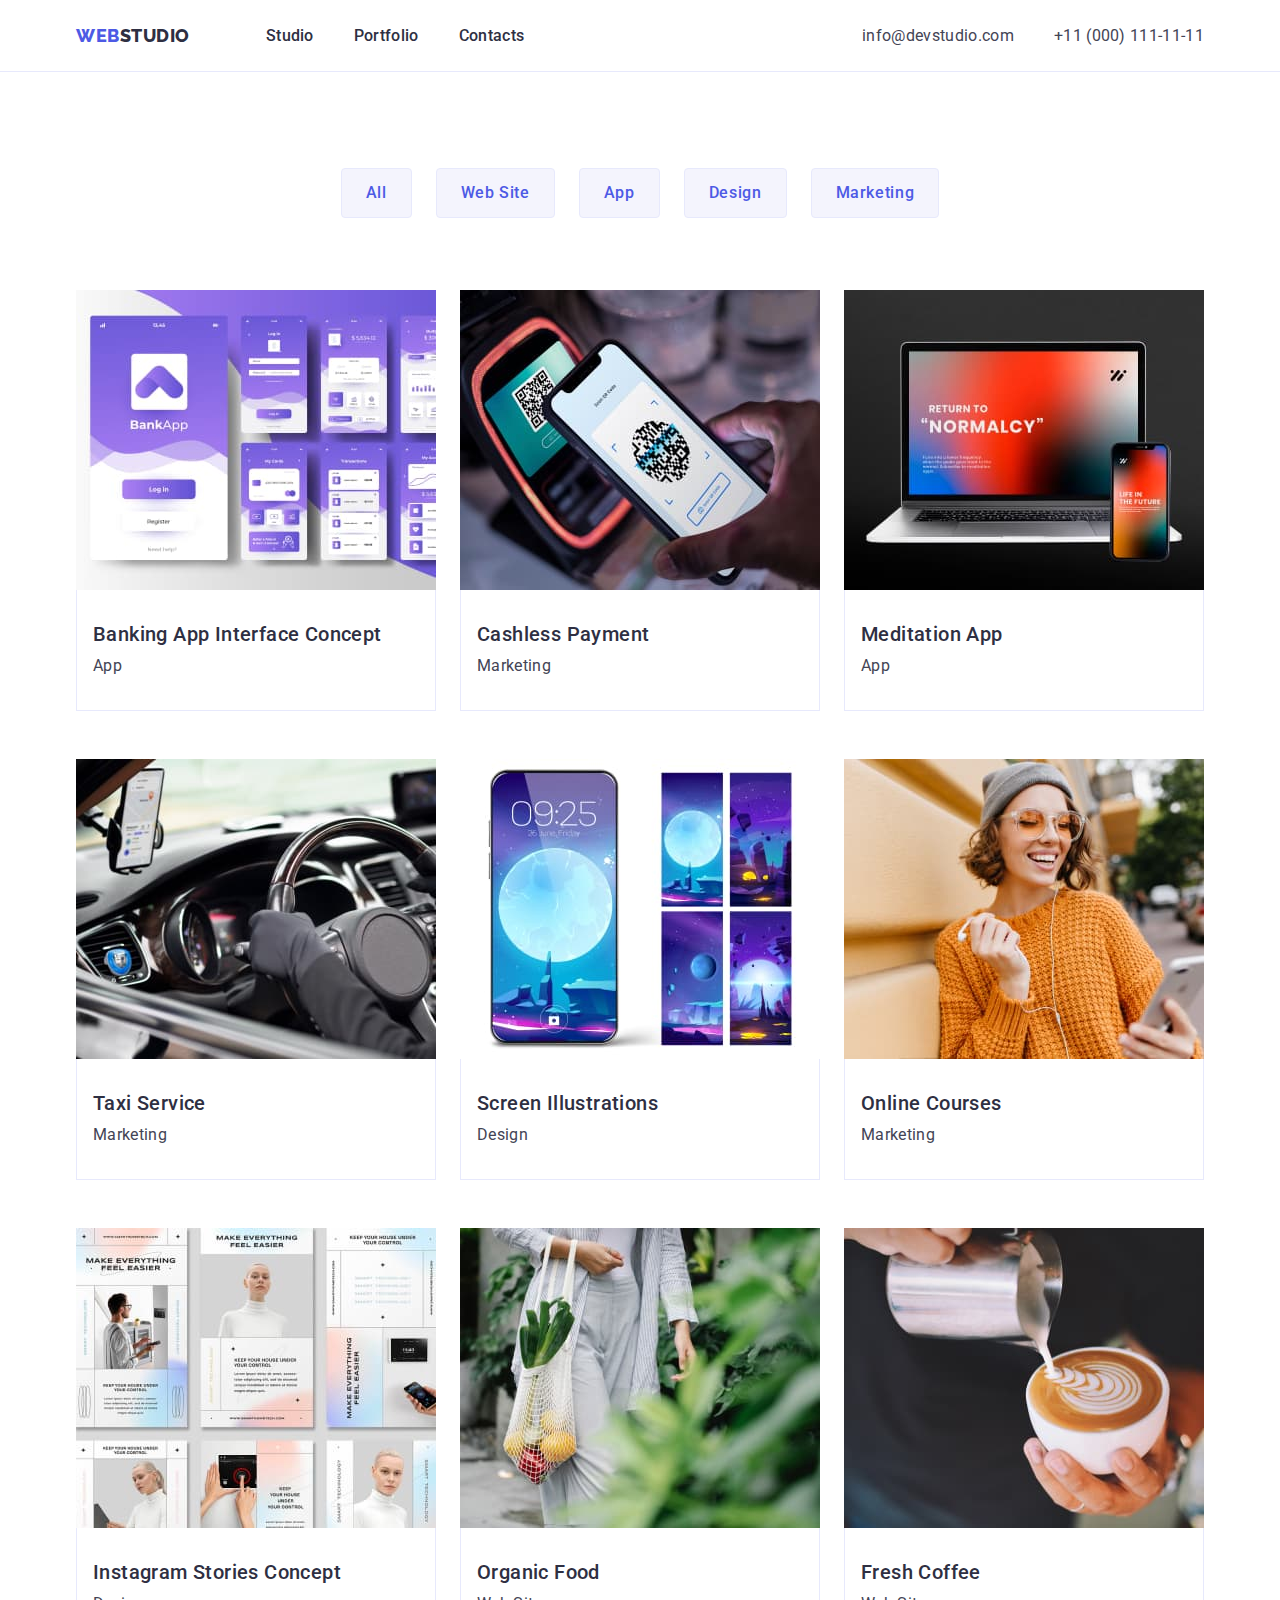
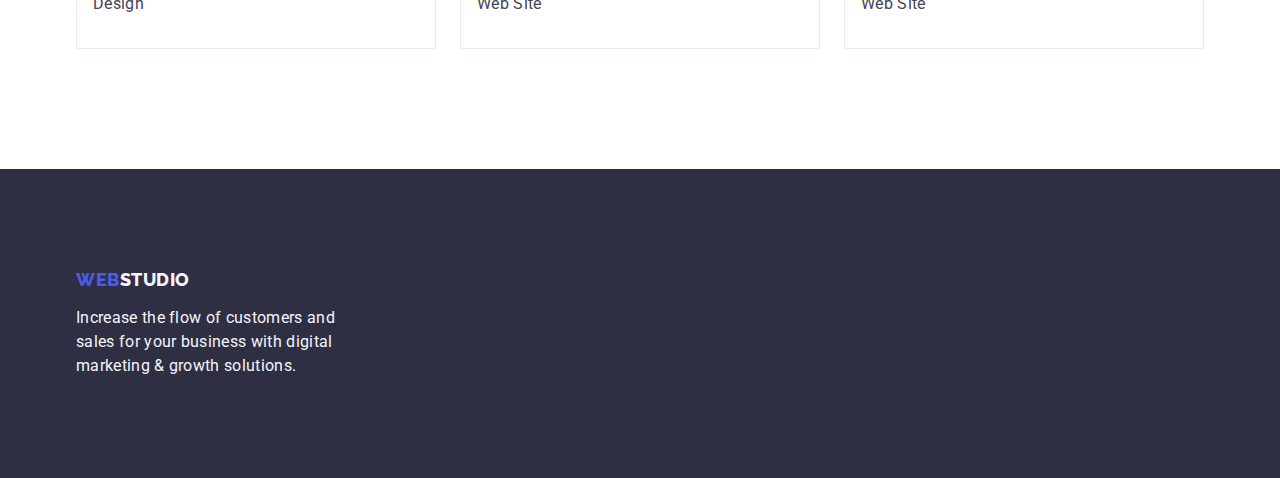
==== portfolio.html @ 0bfb0dac "Add files via upload" ====
<!DOCTYPE html>
<html lang="en">
<head>
    <meta charset="UTF-8">
    <meta http-equiv="X-UA-Compatible" content="IE=edge">
    <meta name="viewport" content="width=device-width, initial-scale=1.0">
    <title>Document</title>
    <link rel="preconnect" href="https://fonts.googleapis.com">
    <link rel="preconnect" href="https://fonts.gstatic.com" crossorigin>
    <link href="https://fonts.googleapis.com/css2?family=Raleway:wght@800&family=Roboto:wght@400;500;700;900&display=swap" rel="stylesheet">
    <!-- Normal -->
    <link rel="stylesheet" href="https://cdnjs.cloudflare.com/ajax/libs/modern-normalize/1.1.0/modern-normalize.min.css">
    <link rel="stylesheet" href="./css/styles.css">
    
</head>
<!-- HEADER ! -->
<body>
    <header class="border-line"> 
        <div class="header-container container">
        <nav class="nav">
            <a class="logotype link" href="./index.html">Web<span class="addlogocolor">Studio</span></a>
            
        <ul class="list nav-list">
            <li class="menu-item"><a class="link item" href="./index.html">Studio</a></li>
            <li class="menu-item"><a class="link item" href="./portfolio.html">Portfolio</a></li>
            <li class="menu-item"><a class="link item" href="">Contacts</a></li>
        </ul>
        </nav>
        
        <address class="adress-list">
        <ul class="list header-contact">
            <li>
                <a href="mailto:info@devstudio.com" class="contact-list link"> info@devstudio.com</a></li>
            <li>
                <a href="tel:+110001111111" class="contact-list link"> +11 (000) 111-11-11</a></li>
        </ul>
    </address>
</div>   
    </header>
    <main>
        <section class="section-portfolio">
            <div class="container">
            <h1 hidden class="portfolio-h">Portfolio</h1>
        <ul class="btn-menu list link">
            <li><button type="button" class="btn-portfolio">All</button></li>
            <li><button type="button" class="btn-portfolio">Web Site</button></li>
            <li><button type="button" class="btn-portfolio">App</button></li>
            <li><button type="button" class="btn-portfolio">Design</button></li>
            <li><button type="button" class="btn-portfolio">Marketing</button></li>
        </ul>

            <ul class="list portfolio-cards">
                
            <li class="cards-list">
                <a href="" class="link">
                <img src="./images/img-2.jpg" alt="interface banking app" width="360" height="300">
                <div class="portfolio-cont">
                <h2 class="content-portfolio link">Banking App Interface Concept</h2>
                <p class="features">App</p></div>
            </a>
            </li>
    
            <li class="cards-list">
                <a href="" class="link">
                <img src="./images/img-1.jpg" alt="phone payment" width="360" height="300">
                <div class="portfolio-cont">
                <h2 class="content-portfolio link">Cashless Payment
                </h2>
                <p class="features">Marketing</p></div></a>
            </li>
                
            <li class="cards-list">
                <a href="" class="link">
                <img src="./images/img.jpg" alt="notebook and phone" width="360" height="300">
                <div class="portfolio-cont">
                <h2 class="content-portfolio link">Meditation App</h2>
                <p class="features">App</p></div></a>
            </li>
                
            <li class="cards-list">
                <a href="" class="link">
                <img src="./images/img-5.jpg" alt="man driving" width="360" height="300">
                <div class="portfolio-cont">
                <h2 class="content-portfolio link">Taxi Service</h2>
                <p class="features">Marketing</p></div></a>
            </li>
                
            <li class="cards-list">
                <a href="" class="link">
                <img src="./images/img-4.jpg" alt="screen phone" width="360" height="300">
                <div class="portfolio-cont">
                <h2 class="content-portfolio link">Screen Illustrations</h2>
                <p class="features">Design</p></div></a>
            </li>
                
            <li class="cards-list">
                <a href="" class="link">
                <img src="./images/img-6.jpg" alt="woman holding" width="360" height="300">
                <div class="portfolio-cont">
                <h2 class="content-portfolio link">Online Courses</h2>
                <p class="features">Marketing</p></div></a>
            </li>
                
            <li class="cards-list">
                <a href="" class="link">
                <img src="./images/img-8.jpg" alt="instagram stories" width="360" height="300">
                <div class="portfolio-cont">
                <h2 class="content-portfolio link">Instagram Stories Concept</h2>
                <p class="features">Design</p></div></a>
            </li>
                
            <li class="cards-list">
                <a href="" class="link">
                <img src="./images/img-7.jpg" alt="human holding a bag with fruits" width="360" height="300">
                <div class="portfolio-cont">
                <h2 class="content-portfolio link">Organic Food</h2>
                <p class="features">Web Site</p></div></a>
            </li>
                
            <li class="cards-list">
                <a href="" class="link">
                <img src="./images/img-9.jpg" alt="pour cofee" width="360" height="300">
                <div class="portfolio-cont">
                <h2 class="content-portfolio link">Fresh Coffee</h2>
                <p class="features">Web Site</p></div></a>
            </li>
            </ul>
        </div>
        </section>
    </main>
    <footer class="background-color section">
        <div class="footer container">
        <a class="footer-link link" href="./index.html">Web<span class="footer-backcolor">Studio</span></a>
        <p class="footer-text">Increase the flow of customers and sales for your business with digital marketing & growth solutions.</p>
    </div>
    </footer>
</body>
</html>
---- css/styles.css ----
:root {
  --primary-text-color: #434455;
  --secondary-text-color: #4d5ae5;
  --tittle-text-color: #2e2f42;
  --accent-color: #404bbf;
  --background-color: #ffffff;
  --background-dop-color: #f4f4fd;
  --borders: #e7e9fc;
}
/* Reset styles */
h1,
h2,
h3,
h4,
h5,
h6,
p {
  margin-top: 0;
  margin-bottom: 0;
}
.container {
  width: 1158px;
  margin-left: auto;
  margin-right: auto;

  /* outline: 2px solid orange;
    outline-offset: -2px; */
  padding-left: 15px;
  padding-right: 15px;
}

.list {
  list-style: none;
  margin: 0;
  padding: 0;
}
/* Reset end */

/* HEADER ! ! ! */

.border-line {
  height: 72px;
  border-bottom: 1px solid var(--borders);
}
.adress-list {
  font-style: normal;
  margin-left: auto;
}

.header-contact {
  display: flex;
  gap: 40px;
}

.list:hover,
.list:focus {
  color: var(--accent-color);
}
.item:hover,
.item:focus {
  color: var(--accent-color);
}

.link {
  text-decoration: none;
}

.contact-list:hover,
.contact-list:focus {
  color: var(--accent-color);
}

.logotype {
  font-family: 'Raleway', sans-serif;
  font-weight: 800;
  font-size: 18px;
  line-height: 1.17;
  display: flex;
  align-items: center;
  letter-spacing: 0.03em;
  text-transform: uppercase;
  color: var(--secondary-text-color);
  margin-left: auto;
  margin-right: 76px;
}

.nav {
  display: flex;
  align-items: center;
}
.nav-list {
  display: flex;
  /* gap: 40px; */
}
.addlogocolor {
  font-family: 'Raleway', sans-serif;
  font-weight: 800;
  font-size: 18px;
  line-height: 1.17;
  display: flex;
  align-items: center;
  letter-spacing: 0.03em;
  text-transform: uppercase;
  color: var(--tittle-text-color);
}

.menu-item:not(:last-child) {
  margin-right: 40px;
}

.item {
  display: block;
  padding-top: 24px;
  padding-bottom: 24px;

  font-family: 'Roboto', sans-serif;
  font-weight: 500;
  font-size: 16px;
  line-height: 1.5;
  letter-spacing: 0.02em;
  color: var(--tittle-text-color);
}
.contact-list {
  display: block;
  padding-top: 24px;
  padding-bottom: 24px;

  font-family: 'Roboto', sans-serif;
  font-style: normal;
  font-weight: 400;
  font-size: 16px;
  line-height: 1.5;
  letter-spacing: 0.02em;
  color: var(--primary-text-color);
}

.header-container {
  display: flex;
  align-items: center;
}

/* HEROOO! ! !  */

.section {
  padding-top: 120px;
  padding-bottom: 120px;
}

body {
  font-family: 'Roboto', sans-serif;
  color: var(--primary-text-color);
  background-color: var(--background-color);
}
.hero-section {
  /* padding-top: 188px; */
  padding-bottom: 188px;
}
.hero {
  padding-top: 188px;
  background: var(--tittle-text-color);
  border: 1px solid #000000;
  box-shadow: 0px 4px 4px rgba(0, 0, 0, 0.25);
}

.title {
  font-size: 56px;
  line-height: 1.07;
  letter-spacing: 0.02em;

  color: var(--background-color);
  text-align: center;
  max-width: 496px;
  margin-left: auto;
  margin-right: auto;
  /* padding-top: 188px; */
  margin-bottom: 48px;
}
.btn-link {
  font-family: sans-serif;
  font-weight: 500;
  font-size: 16px;
  line-height: 1.5;
  display: block;
  align-items: center;
  letter-spacing: 0.04em;
  color: var(--background-color);
  background: var(--secondary-text-color);
  box-shadow: 0px 4px 4px rgba(0, 0, 0, 0.15);
  border-radius: 4px;
  padding: 16px 32px;
  margin-left: auto;
  margin-right: auto;
  margin-top: 48px;
  height: 56px;
  border: none;
  min-width: 169px;
}

.btn-link:hover,
.btn-link:focus {
  background: var(--accent-color);
}
.btn-link {
  cursor: pointer;
}
/* SECTION ОСОБЛИВОСТІ */
img {
  display: block;
}
.content {
  font-family: 'Roboto';
  font-weight: 500;
  font-size: 20px;
  line-height: 1.2;
  letter-spacing: 0.02em;
  color: var(--tittle-text-color);
  margin-bottom: 8px;
}
.four-text {
  display: flex;
  gap: 24px;
}
.information-content {
  font-family: 'Roboto';
  font-weight: 400;
  font-size: 16px;
  line-height: 1.5;
  letter-spacing: 0.02em;
  color: var(--primary-text-color);
}

/* HEADER 2 ! ! ! !  */
.what-section {
  padding-top: 0;
}

.addheader {
  font-family: 'Roboto';
  font-size: 36px;
  line-height: 1.11;
  text-align: center;
  letter-spacing: 0.02em;
  text-transform: capitalize;
  color: var(--tittle-text-color);
  margin-bottom: 72px;
}
.content-list-item {
  flex-basis: calc((100% - 72px) / 4);
}
.what-content {
  flex-basis: calc((100% - 48px) / 3);
}
.images-what {
  display: flex;
  gap: 24px;
  margin-top: 72px;
}

.addheader-team {
  font-family: 'Roboto';
  font-size: 36px;
  line-height: 1.11;
  text-align: center;
  letter-spacing: 0.02em;
  text-transform: capitalize;
  color: var(--tittle-text-color);
  background-color: var(--background-dop-color);
  margin-bottom: 72px;
}
/* OUR TEAM */
.team-back {
  background: var(--background-dop-color);
}
.back {
  gap: 24px;
  display: flex;
  margin-top: 72px;
}
.back-white {
  width: calc((100% - 72px) / 4);
  box-shadow: 0px 1px 6px rgba(46, 47, 66, 0.08),
    0px 1px 1px rgba(46, 47, 66, 0.16), 0px 2px 1px rgba(46, 47, 66, 0.08);
  border-radius: 0px 0px 4px 4px;
  background-color: var(--background-color);
  text-align: center;
}
.photo-back {
  background-color: var(--background-color);
}
.ourteam-content {
  font-family: 'Roboto';
  font-weight: 500;
  font-size: 20px;
  line-height: 1.2;
  align-items: left;
  letter-spacing: 0.02em;
  color: var(--tittle-text-color);
  margin-bottom: 8px;
  text-align: center;
}

.team-content {
  padding: 32px 16px;
  border-radius: 0px 0px 4px 4px;
}

.work-content {
  font-family: 'Roboto';
  font-size: 16px;
  line-height: 1.5;
  text-align: left;
  letter-spacing: 0.02em;
  color: var(--primary-text-color);

  text-align: center;
}

.footer {
  margin-top: 0;
  margin-bottom: 0;
  padding-right: 1020px;
}
.footer-link {
  display: inline-block;
  font-family: 'Raleway', sans-serif;
  font-weight: 800;
  font-size: 18px;
  line-height: 1.17;
  /* display: flex; */
  align-items: center;
  letter-spacing: 0.03em;
  text-transform: uppercase;
  color: var(--secondary-text-color);
  margin-bottom: 16px;
}
.footer-text {
  width: 264px;
  font-family: 'Roboto';
  font-size: 16px;
  line-height: 1.5;
  letter-spacing: 0.02em;
  color: var(--background-dop-color);
}
.footer-backcolor {
  color: var(--background-dop-color);
}
.background-color {
  margin-top: 0;
  margin-bottom: 0;
  padding-top: 100px;
  padding-bottom: 100px;
  background: var(--tittle-text-color);
}

.section-portfolio {
  padding-top: 96px;
  padding-bottom: 120px;
}
.portfolio-cards {
  display: flex;
  flex-wrap: wrap;
  column-gap: 24px;
  row-gap: 48px;
}
.portfolio-h {
  background-color: var(--background-color);
}
.btn-portfolio {
  color: var(--secondary-text-color);
  font-family: 'Roboto', sans-serif;
  font-style: normal;
  font-weight: 500;
  font-size: 16px;
  line-height: 1.5;
  letter-spacing: 0.04em;
  background-color: var(--background-dop-color);
}
.btn-menu {
  display: flex;
  gap: 24px;
  margin-bottom: 72px;
  align-items: center;
  justify-content: center;
}
.btn-portfolio:hover {
  border: 1px solid transparent;
  color: var(--background-color);
  background-color: var(--accent-color);
}
.btn-portfolio:focus {
  color: var(--background-color);
  background-color: var(--accent-color);
  border: 1px solid transparent;
}
.btn-portfolio {
  border-radius: 4px;
  border: 1px solid var(--borders);
  cursor: pointer;
  padding-top: 12px;
  padding-right: 24px;
  padding-left: 24px;
  padding-bottom: 12px;
}
.content-portfolio {
  color: var(--tittle-text-color);
  font-family: 'Roboto', sans-serif;
  font-weight: 500;
  font-size: 20px;
  line-height: 1.2;
  letter-spacing: 0.02em;

  margin-bottom: 8px;
}
.features {
  font-family: 'Roboto';
  font-size: 16px;
  line-height: 1.5;
  letter-spacing: 0.02em;
  color: var(--primary-text-color);
}

.cards-list {
  width: calc((100% - 48px) / 3);
}

.portfolio-cont {
  padding: 32px 16px;
  border: 1px solid var(--borders);
  border-top: none;
}
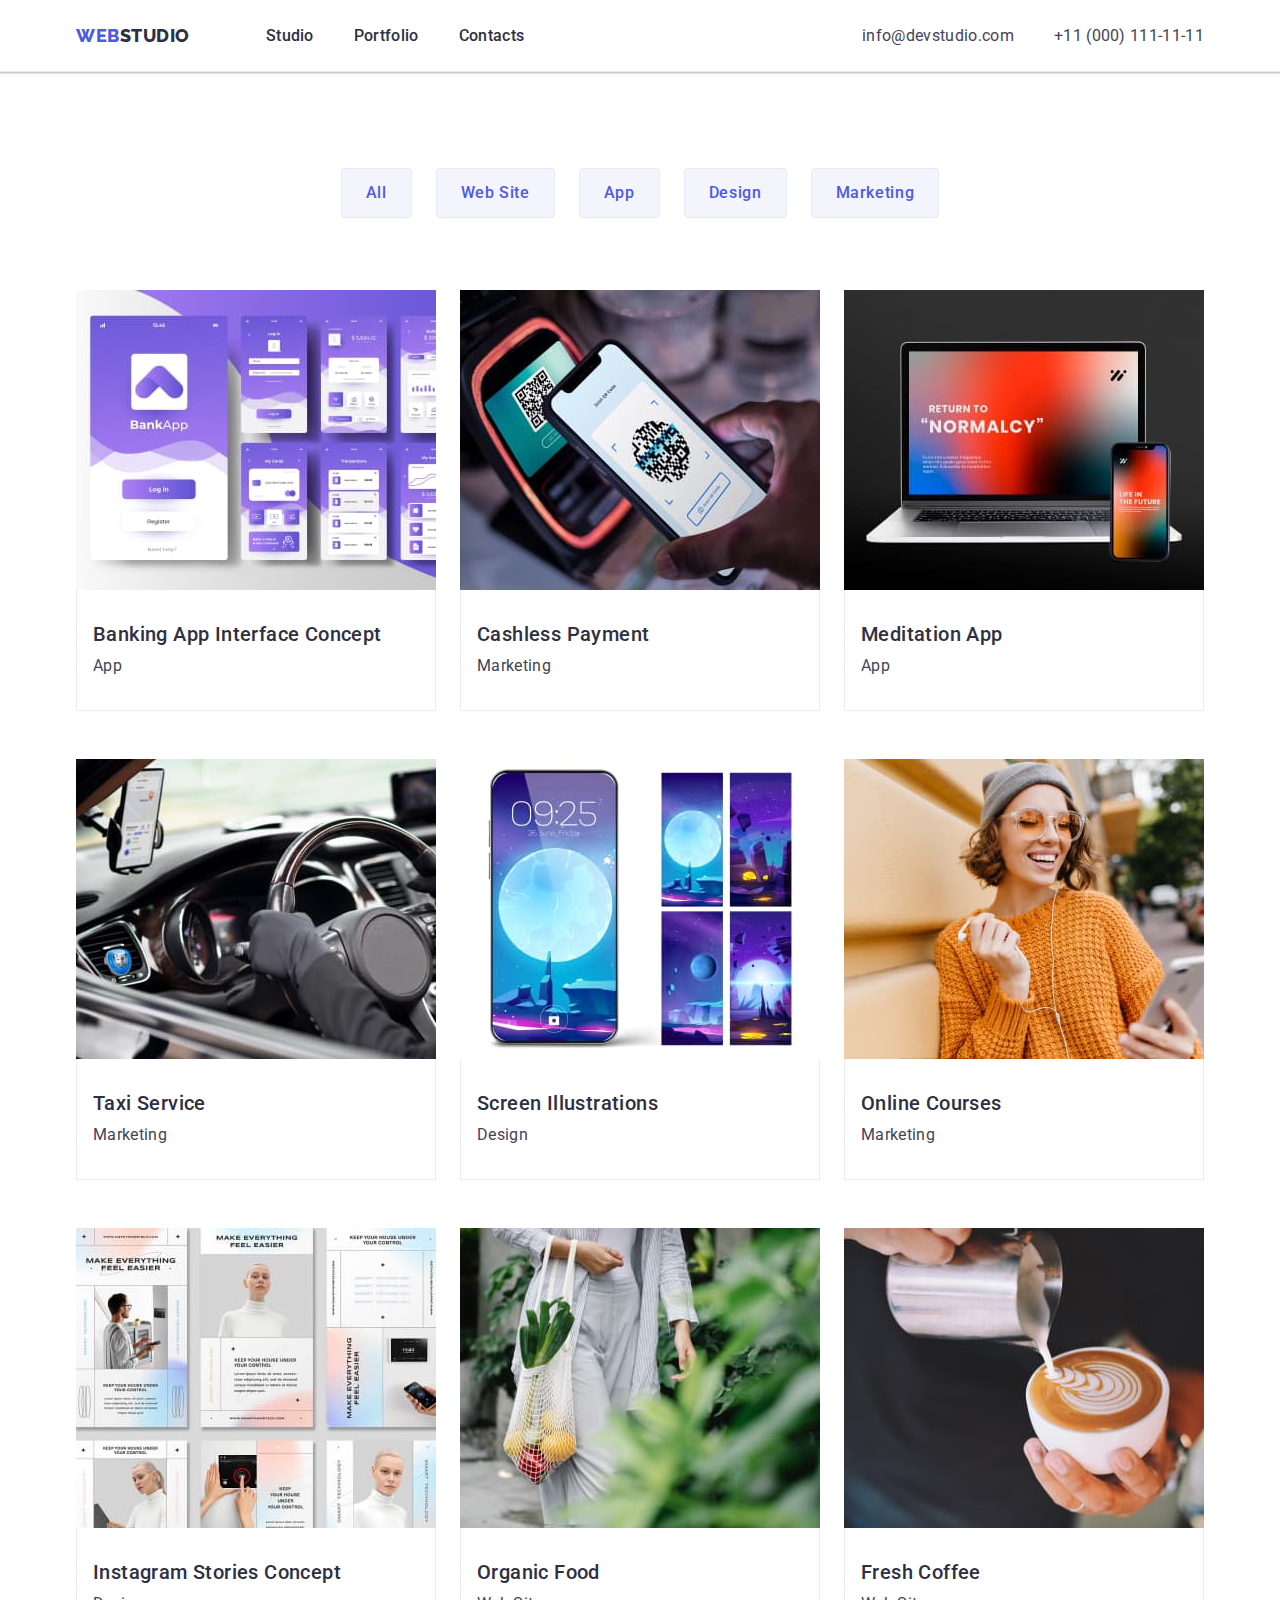
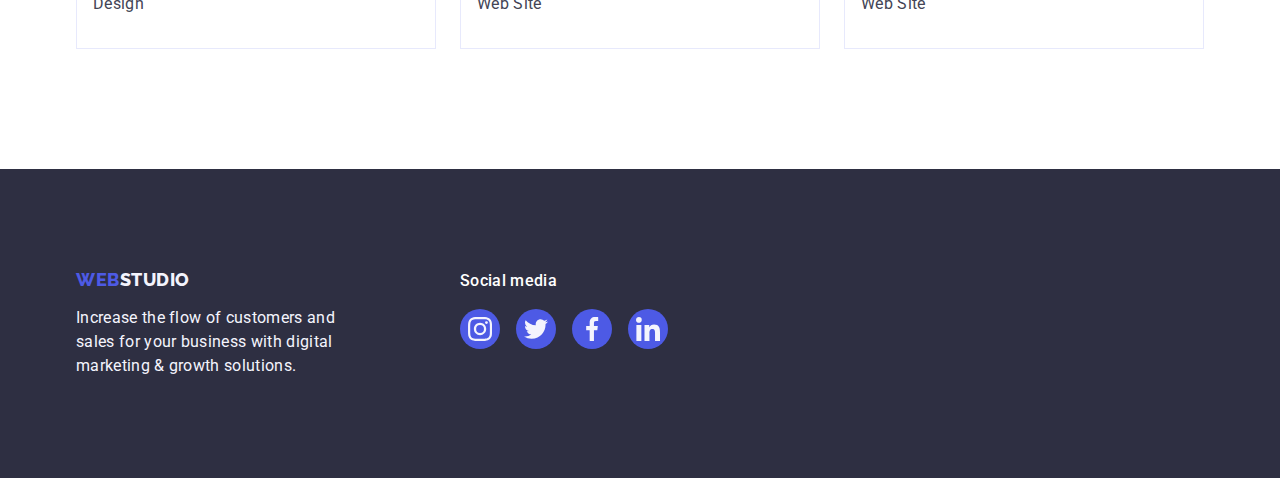
==== commit 022e0e79: "upd" ====
--- a/portfolio.html
+++ b/portfolio.html
@@ -52,7 +52,7 @@
             <ul class="list portfolio-cards">
                 
             <li class="cards-list">
-                <a href="" class="link">
+                <a href="" class="link portfolio-but-link">
                 <img src="./images/img-2.jpg" alt="interface banking app" width="360" height="300">
                 <div class="portfolio-cont">
                 <h2 class="content-portfolio link">Banking App Interface Concept</h2>
@@ -61,7 +61,7 @@
             </li>
     
             <li class="cards-list">
-                <a href="" class="link">
+                <a href="" class="link portfolio-but-link">
                 <img src="./images/img-1.jpg" alt="phone payment" width="360" height="300">
                 <div class="portfolio-cont">
                 <h2 class="content-portfolio link">Cashless Payment
@@ -70,7 +70,7 @@
             </li>
                 
             <li class="cards-list">
-                <a href="" class="link">
+                <a href="" class="link portfolio-but-link">
                 <img src="./images/img.jpg" alt="notebook and phone" width="360" height="300">
                 <div class="portfolio-cont">
                 <h2 class="content-portfolio link">Meditation App</h2>
@@ -78,7 +78,7 @@
             </li>
                 
             <li class="cards-list">
-                <a href="" class="link">
+                <a href="" class="link portfolio-but-link">
                 <img src="./images/img-5.jpg" alt="man driving" width="360" height="300">
                 <div class="portfolio-cont">
                 <h2 class="content-portfolio link">Taxi Service</h2>
@@ -86,7 +86,7 @@
             </li>
                 
             <li class="cards-list">
-                <a href="" class="link">
+                <a href="" class="link portfolio-but-link">
                 <img src="./images/img-4.jpg" alt="screen phone" width="360" height="300">
                 <div class="portfolio-cont">
                 <h2 class="content-portfolio link">Screen Illustrations</h2>
@@ -94,7 +94,7 @@
             </li>
                 
             <li class="cards-list">
-                <a href="" class="link">
+                <a href="" class="link portfolio-but-link">
                 <img src="./images/img-6.jpg" alt="woman holding" width="360" height="300">
                 <div class="portfolio-cont">
                 <h2 class="content-portfolio link">Online Courses</h2>
@@ -102,7 +102,7 @@
             </li>
                 
             <li class="cards-list">
-                <a href="" class="link">
+                <a href="" class="link portfolio-but-link">
                 <img src="./images/img-8.jpg" alt="instagram stories" width="360" height="300">
                 <div class="portfolio-cont">
                 <h2 class="content-portfolio link">Instagram Stories Concept</h2>
@@ -110,7 +110,7 @@
             </li>
                 
             <li class="cards-list">
-                <a href="" class="link">
+                <a href="" class="link portfolio-but-link">
                 <img src="./images/img-7.jpg" alt="human holding a bag with fruits" width="360" height="300">
                 <div class="portfolio-cont">
                 <h2 class="content-portfolio link">Organic Food</h2>
@@ -118,7 +118,7 @@
             </li>
                 
             <li class="cards-list">
-                <a href="" class="link">
+                <a href="" class="link portfolio-but-link">
                 <img src="./images/img-9.jpg" alt="pour cofee" width="360" height="300">
                 <div class="portfolio-cont">
                 <h2 class="content-portfolio link">Fresh Coffee</h2>
@@ -128,11 +128,64 @@
         </div>
         </section>
     </main>
-    <footer class="background-color section">
-        <div class="footer container">
-        <a class="footer-link link" href="./index.html">Web<span class="footer-backcolor">Studio</span></a>
-        <p class="footer-text">Increase the flow of customers and sales for your business with digital marketing & growth solutions.</p>
-    </div>
-    </footer>
+    <footer class="footer">
+        <div class="footer-section container">
+          <div>
+          <a class="footer-link link" href="./index.html"
+            >Web<span class="footer-backcolor">Studio</span></a
+          >
+          <p class="footer-text">
+            Increase the flow of customers and sales for your business with
+            digital marketing & growth solutions.
+          </p>
+        </div>
+    
+        <div>
+          <p class="footer-social">Social media</p>
+          <ul class="footer-icons-list">
+            <li class="footer-icons list">
+              <a class="footer-icons-link link" href="https://www.instagram.com/"
+              target="_blank"
+              rel="noopener noreferrer">
+                <svg class="footer-svg" width="24" height="24">
+                  <use href="./images/icon.svg#icon-instagram"></use>
+                </svg>
+              </a>
+            </li>
+  
+            <li class="footer-icons list">
+              <a class="footer-icons-link link" href="https://twitter.com/"
+              target="_blank"
+              rel="noopener noreferrer">
+                <svg class="footer-svg" width="24" height="24">
+                  <use href="./images/icon.svg#icon-twitter"></use>
+                </svg>
+              </a>
+              
+            </li>
+  
+            <li class="footer-icons list">
+              <a class="footer-icons-link link" href="https://www.facebook.com/"
+              target="_blank"
+              rel="noopener noreferrer">
+                <svg class="footer-svg" width="24" height="24">
+                <use href="./images/icon.svg#icon-facebook"></use>
+              </svg></a>
+              
+            </li>
+  
+            <li class="footer-icons list">
+              <a class="footer-icons-link link" href="https://www.linkedin.com/"
+              target="_blank"
+              rel="noopener noreferrer">
+                <svg class="footer-svg" width="24" height="24">
+                <use href="./images/icon.svg#icon-linkedin"></use>
+              </svg></a>
+            </li>
+  
+          </ul>
+        </div>
+        </div>
+      </footer>
 </body>
 </html>--- a/css/styles.css
+++ b/css/styles.css
@@ -6,6 +6,9 @@
   --background-color: #ffffff;
   --background-dop-color: #f4f4fd;
   --borders: #e7e9fc;
+  --customers: #afb1b8;
+  --customers-icon: #8e8f99;
+  --footer-hover: #31D0AA;
 }
 /* Reset styles */
 h1,
@@ -41,6 +44,7 @@
 .border-line {
   height: 72px;
   border-bottom: 1px solid var(--borders);
+  box-shadow: 0px 2px 1px rgba(46, 47, 66, 0.08), 0px 1px 1px rgba(46, 47, 66, 0.16), 0px 1px 6px rgba(46, 47, 66, 0.08);
 }
 .adress-list {
   font-style: normal;
@@ -139,7 +143,7 @@
   align-items: center;
 }
 
-/* HEROOO! ! !  */
+/* HEROOO! ! !  SECTION 1 ! ! ! */
 
 .section {
   padding-top: 120px;
@@ -152,16 +156,21 @@
   background-color: var(--background-color);
 }
 .hero-section {
-  /* padding-top: 188px; */
-  padding-bottom: 188px;
+   
 }
 .hero {
-  padding-top: 188px;
-  background: var(--tittle-text-color);
-  border: 1px solid #000000;
-  box-shadow: 0px 4px 4px rgba(0, 0, 0, 0.25);
-}
-
+  max-width: 1440px;
+  padding: 188px 0;
+  background-color: var(--tittle-text-color);
+
+  margin-left: auto;
+  margin-right: auto;
+  background: linear-gradient(rgba(46, 47, 66, 0.7), rgba(46, 47, 66, 0.7)),
+  url(../images/people-office.jpg);
+  background-size: cover;
+  background-position: center;
+  background-repeat: no-repeat;
+}
 .title {
   font-size: 56px;
   line-height: 1.07;
@@ -203,7 +212,16 @@
 .btn-link {
   cursor: pointer;
 }
-/* SECTION ОСОБЛИВОСТІ */
+/* SECTION 2 ОСОБЛИВОСТІ ! ! !*/
+.pecu-icon{
+  display: flex;
+  align-items: center;
+  justify-content: center;
+  height: 112px;
+  background-color: var(--background-dop-color);
+  border-radius: 4px;
+  margin-bottom: 8px;
+}
 img {
   display: block;
 }
@@ -229,7 +247,7 @@
   color: var(--primary-text-color);
 }
 
-/* HEADER 2 ! ! ! !  */
+/* SECTION 3 ! ! ! !  */
 .what-section {
   padding-top: 0;
 }
@@ -267,14 +285,13 @@
   background-color: var(--background-dop-color);
   margin-bottom: 72px;
 }
-/* OUR TEAM */
+/* OUR TEAM  SECTION 4 ! ! !*/
 .team-back {
   background: var(--background-dop-color);
 }
 .back {
   gap: 24px;
   display: flex;
-  margin-top: 72px;
 }
 .back-white {
   width: calc((100% - 72px) / 4);
@@ -282,7 +299,6 @@
     0px 1px 1px rgba(46, 47, 66, 0.16), 0px 2px 1px rgba(46, 47, 66, 0.08);
   border-radius: 0px 0px 4px 4px;
   background-color: var(--background-color);
-  text-align: center;
 }
 .photo-back {
   background-color: var(--background-color);
@@ -300,7 +316,7 @@
 }
 
 .team-content {
-  padding: 32px 16px;
+  padding: 32px 0;
   border-radius: 0px 0px 4px 4px;
 }
 
@@ -313,12 +329,86 @@
   color: var(--primary-text-color);
 
   text-align: center;
-}
-
-.footer {
-  margin-top: 0;
-  margin-bottom: 0;
-  padding-right: 1020px;
+  margin-bottom: 8px;
+}
+.socials{
+  display: flex;
+  justify-content: center;
+  gap: 24px;
+  list-style: none;
+}
+.social-items{
+  width: 40px;
+  height: 40px;
+}
+.social-icons{
+  fill: var(--background-dop-color);
+  width: 16px;
+  height: 16px;
+}
+.socials-link{
+  display: flex;
+  width: 40px;
+  height: 40px;
+
+  background-color: var(--secondary-text-color);
+  border-radius: 50%;
+  justify-content: center;
+  align-items: center;
+}
+.socials-link:hover,
+.socials-link:focus{
+ background-color: var(--accent-color);
+}
+.socials-icon{
+  fill: var(--background-dop-color);
+}
+.cust-content{
+  
+  text-align: center;
+  font-size: 36px;
+  line-height: 1.1;
+  color: var(--tittle-text-color);
+  margin-bottom: 72px;
+}
+.cust-clients{
+  list-style: none;
+  display: flex;
+  gap: 24px;
+}
+.cust-list{
+  
+  width: calc((100% - 120px) / 6);
+  height: 88px;
+  
+}
+.cust-link{
+  width: 100%;
+  height: 100%;
+  border: 1px solid #8e8f99;
+  border-radius: 4px;
+  display: flex;
+  align-items: center;
+  justify-content: center;
+  color: var(--customers-icon);
+}
+.cust-link:hover{
+  border-color: #404bbf;
+  color: #404bbf;
+}
+.cust-link:focus{
+  border-color: #404bbf;
+  color: #404bbf;
+}
+.cust-svg{
+  fill: currentColor;
+}
+
+/* FOOTER */
+.footer-section {
+  display: flex;
+  align-items: baseline;
+  gap: 120px;
 }
 .footer-link {
   display: inline-block;
@@ -344,14 +434,48 @@
 .footer-backcolor {
   color: var(--background-dop-color);
 }
-.background-color {
-  margin-top: 0;
-  margin-bottom: 0;
+.footer {
+  background: var(--tittle-text-color);
   padding-top: 100px;
   padding-bottom: 100px;
-  background: var(--tittle-text-color);
-}
-
+}
+.footer-social{
+  font-weight: 500;
+  font-size: 16px;
+  line-height: 1.5;
+  letter-spacing: 0.02em;
+  color: var(--background-color);
+  margin-bottom: 16px;
+}
+.footer-icons-list{
+  display: flex;
+  gap: 16px;
+  padding-inline-start: 0px;
+}
+.footer-icons{
+  display: flex;
+  width: 40px;
+  height: 40px;
+}
+.footer-icons-link{
+  display: flex;
+  justify-content: center;
+  align-items: center;
+  width: 100%;
+  height: 100%;
+  border-radius: 50%;
+  color: var(--background-dop-color);
+  background-color: var(--secondary-text-color);
+}
+
+.footer-icons-link:hover,
+.footer-icons-link:focus{
+  background-color: var(--footer-hover)
+}
+.footer-svg{
+  fill: var(--background-dop-color);
+}
+/* PORTFOLIO ! ! !  */
 .section-portfolio {
   padding-top: 96px;
   padding-bottom: 120px;
@@ -374,6 +498,7 @@
   line-height: 1.5;
   letter-spacing: 0.04em;
   background-color: var(--background-dop-color);
+
 }
 .btn-menu {
   display: flex;
@@ -382,12 +507,23 @@
   align-items: center;
   justify-content: center;
 }
+.portfolio-but-link{
+  display: block;
+}
+.portfolio-but-link:hover{
+  box-shadow: 0px 1px 6px rgba(46, 47, 66, 0.08), 0px 1px 1px rgba(46, 47, 66, 0.16), 0px 2px 1px rgba(46, 47, 66, 0.08);
+}
+.portfolio-but-link:focus{
+  box-shadow: 0px 1px 6px rgba(46, 47, 66, 0.08), 0px 1px 1px rgba(46, 47, 66, 0.16), 0px 2px 1px rgba(46, 47, 66, 0.08);
+}
 .btn-portfolio:hover {
+  box-shadow: 0px 3px 1px rgba(0, 0, 0, 0.1), 0px 2px 1px rgba(0, 0, 0, 0.08), 0px 2px 2px rgba(0, 0, 0, 0.12);
   border: 1px solid transparent;
   color: var(--background-color);
   background-color: var(--accent-color);
 }
 .btn-portfolio:focus {
+  box-shadow: 0px 3px 1px rgba(0, 0, 0, 0.1), 0px 2px 1px rgba(0, 0, 0, 0.08), 0px 2px 2px rgba(0, 0, 0, 0.12);
   color: var(--background-color);
   background-color: var(--accent-color);
   border: 1px solid transparent;
@@ -428,3 +564,9 @@
   border: 1px solid var(--borders);
   border-top: none;
 }
+
+
+
+
+
+
